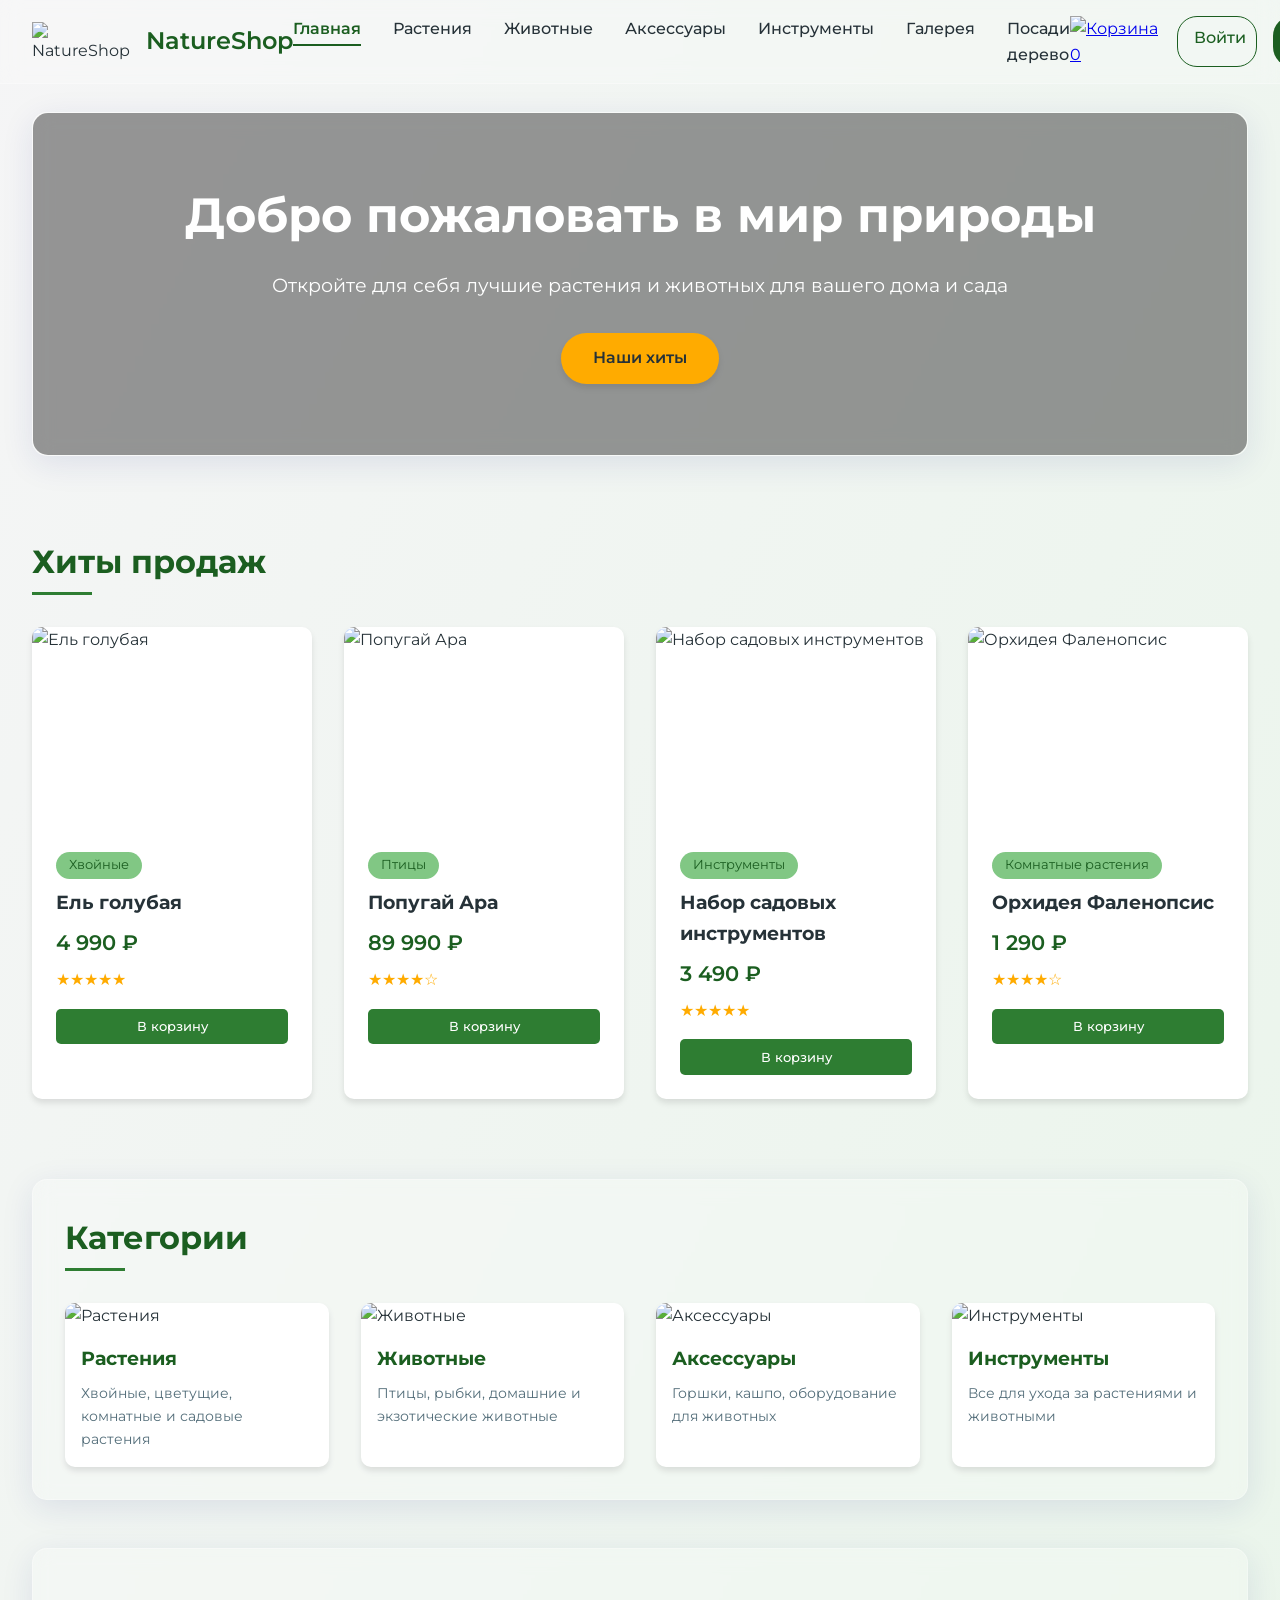
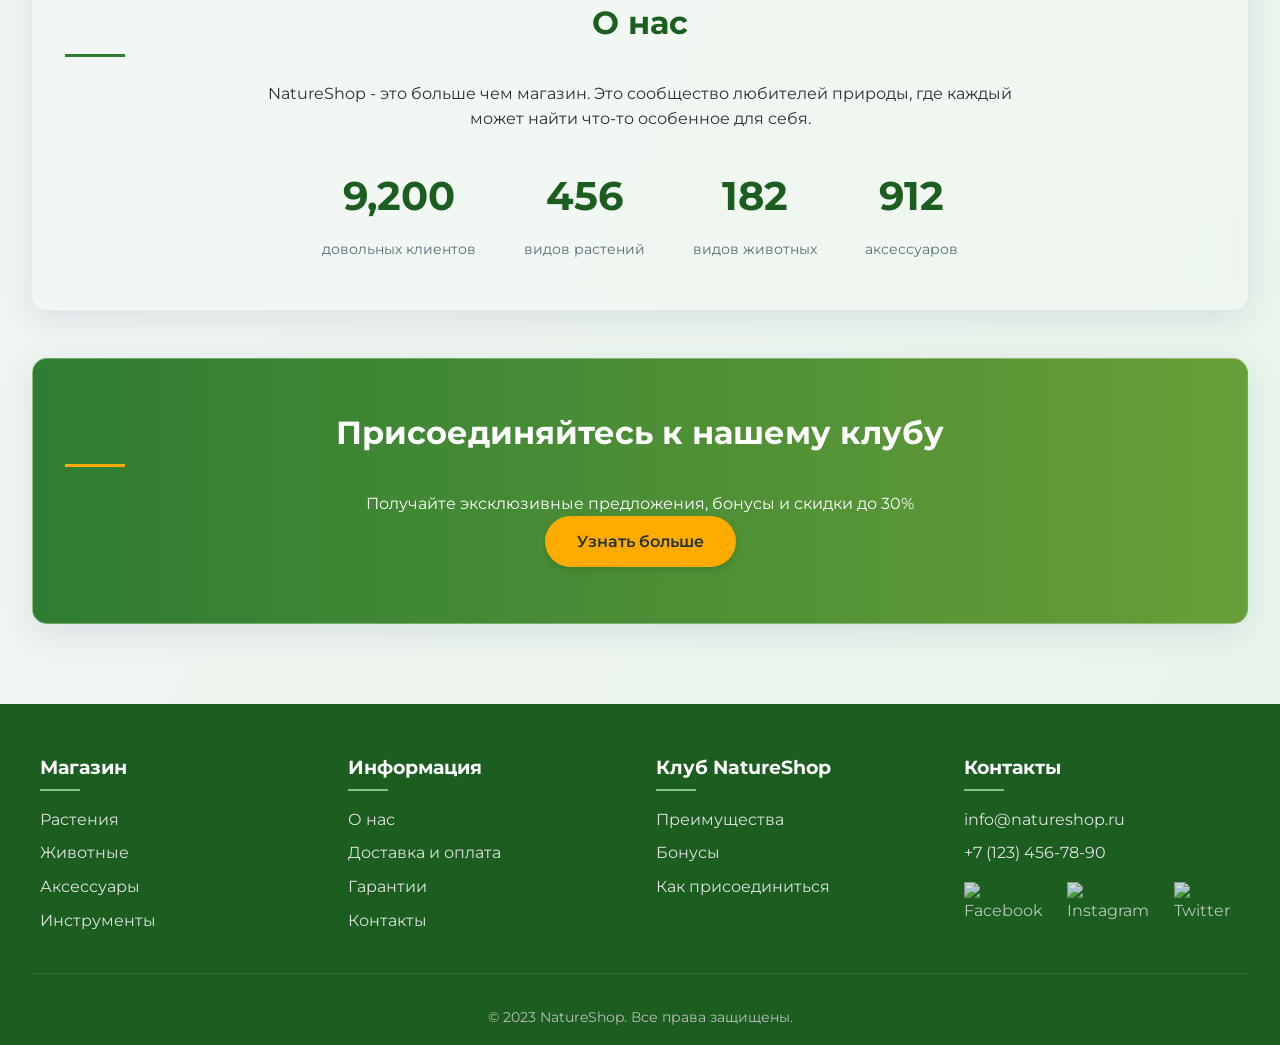
==== index.html @ d35a6605 "Add files via upload" ====
<!DOCTYPE html>
<html lang="ru">
<head>
    <meta charset="UTF-8">
    <meta name="viewport" content="width=device-width, initial-scale=1.0">
    <title>NatureShop - Магазин природы</title>
    <link rel="stylesheet" href="css/style.css">
    <link rel="stylesheet" href="css/animations.css">
    <link rel="stylesheet" href="https://fonts.googleapis.com/css2?family=Montserrat:wght@300;400;500;600&display=swap">
</head>
<body>
    <div class="background-animation">
        <div class="bird bird-1"></div>
        <div class="bird bird-2"></div>
        <div class="leaf leaf-1"></div>
        <div class="leaf leaf-2"></div>
    </div>
    
    <header class="glass-header">
        <div class="logo">
            <img src="images/logo.png" alt="NatureShop">
            <span>NatureShop</span>
        </div>
        <nav>
            <ul>
                <li><a href="index.html" class="active">Главная</a></li>
                <li><a href="products/plants.html">Растения</a></li>
                <li><a href="products/animals.html">Животные</a></li>
                <li><a href="products/accessories.html">Аксессуары</a></li>
                <li><a href="products/tools.html">Инструменты</a></li>
                <li><a href="gallery.html">Галерея</a></li>
                <li><a href="virtual-tree.html">Посади дерево</a></li>
            </ul>
        </nav>
        <div class="auth-buttons">
            <a href="auth.html" class="login-btn">Войти</a>
            <a href="auth.html?register=true" class="register-btn">Регистрация</a>
        </div>
    </header>

    <main>
        <section class="hero glass-panel">
            <h1>Добро пожаловать в мир природы</h1>
            <p>Откройте для себя лучшие растения и животных для вашего дома и сада</p>
            <a href="#featured" class="cta-button">Наши хиты</a>
        </section>

        <section id="featured" class="featured-products">
            <h2>Хиты продаж</h2>
            <div class="products-grid">
                <!-- Карточки товаров будут добавляться через JS -->
            </div>
        </section>

        <section class="categories glass-panel">
            <h2>Категории</h2>
            <div class="category-cards">
                <div class="category-card" onclick="location.href='products/plants.html'">
                    <img src="images/categories/plants.jpg" alt="Растения">
                    <h3>Растения</h3>
                    <p>Хвойные, цветущие, комнатные и садовые растения</p>
                </div>
                <div class="category-card" onclick="location.href='products/animals.html'">
                    <img src="images/categories/animals.jpg" alt="Животные">
                    <h3>Животные</h3>
                    <p>Птицы, рыбки, домашние и экзотические животные</p>
                </div>
                <div class="category-card" onclick="location.href='products/accessories.html'">
                    <img src="images/categories/accessories.jpg" alt="Аксессуары">
                    <h3>Аксессуары</h3>
                    <p>Горшки, кашпо, оборудование для животных</p>
                </div>
                <div class="category-card" onclick="location.href='products/tools.html'">
                    <img src="images/categories/tools.jpg" alt="Инструменты">
                    <h3>Инструменты</h3>
                    <p>Все для ухода за растениями и животными</p>
                </div>
            </div>
        </section>

        <section class="about glass-panel">
            <h2>О нас</h2>
            <p>NatureShop - это больше чем магазин. Это сообщество любителей природы, где каждый может найти что-то особенное для себя.</p>
            <div class="stats">
                <div class="stat-item">
                    <span class="stat-number" data-count="10000">0</span>
                    <span class="stat-label">довольных клиентов</span>
                </div>
                <div class="stat-item">
                    <span class="stat-number" data-count="500">0</span>
                    <span class="stat-label">видов растений</span>
                </div>
                <div class="stat-item">
                    <span class="stat-number" data-count="200">0</span>
                    <span class="stat-label">видов животных</span>
                </div>
                <div class="stat-item">
                    <span class="stat-number" data-count="1000">0</span>
                    <span class="stat-label">аксессуаров</span>
                </div>
            </div>
        </section>

        <section class="club-promo glass-panel">
            <h2>Присоединяйтесь к нашему клубу</h2>
            <p>Получайте эксклюзивные предложения, бонусы и скидки до 30%</p>
            <a href="club.html" class="cta-button">Узнать больше</a>
        </section>
    </main>

    <footer>
        <div class="footer-content">
            <div class="footer-section">
                <h3>Магазин</h3>
                <ul>
                    <li><a href="products/plants.html">Растения</a></li>
                    <li><a href="products/animals.html">Животные</a></li>
                    <li><a href="products/accessories.html">Аксессуары</a></li>
                    <li><a href="products/tools.html">Инструменты</a></li>
                </ul>
            </div>
            <div class="footer-section">
                <h3>Информация</h3>
                <ul>
                    <li><a href="#">О нас</a></li>
                    <li><a href="#">Доставка и оплата</a></li>
                    <li><a href="#">Гарантии</a></li>
                    <li><a href="#">Контакты</a></li>
                </ul>
            </div>
            <div class="footer-section">
                <h3>Клуб NatureShop</h3>
                <ul>
                    <li><a href="club.html">Преимущества</a></li>
                    <li><a href="club.html">Бонусы</a></li>
                    <li><a href="club.html">Как присоединиться</a></li>
                </ul>
            </div>
            <div class="footer-section">
                <h3>Контакты</h3>
                <p>info@natureshop.ru</p>
                <p>+7 (123) 456-78-90</p>
                <div class="social-icons">
                    <a href="#"><img src="images/social/facebook.png" alt="Facebook"></a>
                    <a href="#"><img src="images/social/instagram.png" alt="Instagram"></a>
                    <a href="#"><img src="images/social/twitter.png" alt="Twitter"></a>
                </div>
            </div>
        </div>
        <div class="footer-bottom">
            <p>&copy; 2023 NatureShop. Все права защищены.</p>
        </div>
    </footer>

    <script src="js/main.js"></script>
    <script src="js/animations.js"></script>
</body>
</html>
---- css/style.css ----
:root {
    --primary-color: #2e7d32;
    --primary-dark: #1b5e20;
    --primary-light: #81c784;
    --secondary-color: #689f38;
    --accent-color: #ffab00;
    --text-primary: #263238;
    --text-secondary: #546e7a;
    --background: #f5f5f6;
    --glass-color: rgba(255, 255, 255, 0.2);
    --glass-border: rgba(255, 255, 255, 0.3);
}

* {
    margin: 0;
    padding: 0;
    box-sizing: border-box;
    font-family: 'Montserrat', sans-serif;
}

body {
    background-color: var(--background);
    color: var(--text-primary);
    line-height: 1.6;
    overflow-x: hidden;
    background-image: linear-gradient(to bottom right, #f5f5f6, #e8f5e9);
}

.background-animation {
    position: fixed;
    top: 0;
    left: 0;
    width: 100%;
    height: 100%;
    z-index: -1;
    overflow: hidden;
}

.glass-header {
    background: var(--glass-color);
    backdrop-filter: blur(10px);
    -webkit-backdrop-filter: blur(10px);
    border-bottom: 1px solid var(--glass-border);
    padding: 1rem 2rem;
    display: flex;
    justify-content: space-between;
    align-items: center;
    position: fixed;
    width: 100%;
    top: 0;
    z-index: 1000;
}

.logo {
    display: flex;
    align-items: center;
    gap: 1rem;
}

.logo img {
    height: 40px;
}

.logo span {
    font-size: 1.5rem;
    font-weight: 600;
    color: var(--primary-dark);
}

nav ul {
    display: flex;
    list-style: none;
    gap: 2rem;
}

nav a {
    text-decoration: none;
    color: var(--text-primary);
    font-weight: 500;
    transition: color 0.3s;
    position: relative;
    padding: 0.5rem 0;
}

nav a:hover {
    color: var(--primary-color);
}

nav a.active {
    color: var(--primary-dark);
    font-weight: 600;
}

nav a.active::after {
    content: '';
    position: absolute;
    bottom: 0;
    left: 0;
    width: 100%;
    height: 2px;
    background-color: var(--primary-dark);
}

.auth-buttons {
    display: flex;
    gap: 1rem;
}

.login-btn, .register-btn {
    padding: 0.5rem 1rem;
    border-radius: 20px;
    text-decoration: none;
    font-weight: 500;
    transition: all 0.3s;
}

.login-btn {
    color: var(--primary-dark);
    border: 1px solid var(--primary-dark);
}

.login-btn:hover {
    background-color: var(--primary-dark);
    color: white;
}

.register-btn {
    background-color: var(--primary-dark);
    color: white;
}

.register-btn:hover {
    background-color: var(--primary-color);
}

.glass-panel {
    background: var(--glass-color);
    backdrop-filter: blur(10px);
    -webkit-backdrop-filter: blur(10px);
    border: 1px solid var(--glass-border);
    border-radius: 15px;
    padding: 2rem;
    box-shadow: 0 8px 32px 0 rgba(31, 38, 135, 0.1);
}

main {
    margin-top: 80px;
    padding: 2rem;
}

.hero {
    text-align: center;
    padding: 4rem 2rem;
    margin-bottom: 3rem;
    background-image: url('../images/hero-bg.jpg');
    background-size: cover;
    background-position: center;
    color: white;
    position: relative;
}

.hero::before {
    content: '';
    position: absolute;
    top: 0;
    left: 0;
    width: 100%;
    height: 100%;
    background: rgba(0, 0, 0, 0.4);
    border-radius: 15px;
    z-index: -1;
}

.hero h1 {
    font-size: 3rem;
    margin-bottom: 1rem;
    position: relative;
}

.hero p {
    font-size: 1.2rem;
    margin-bottom: 2rem;
    position: relative;
}

.cta-button {
    display: inline-block;
    padding: 0.8rem 2rem;
    background-color: var(--accent-color);
    color: var(--text-primary);
    text-decoration: none;
    border-radius: 30px;
    font-weight: 600;
    transition: all 0.3s;
    box-shadow: 0 4px 6px rgba(0, 0, 0, 0.1);
}

.cta-button:hover {
    transform: translateY(-3px);
    box-shadow: 0 6px 12px rgba(0, 0, 0, 0.15);
    background-color: #ffb300;
}

section {
    margin-bottom: 3rem;
}

h2 {
    font-size: 2rem;
    margin-bottom: 1.5rem;
    color: var(--primary-dark);
    position: relative;
    padding-bottom: 0.5rem;
}

h2::after {
    content: '';
    position: absolute;
    bottom: 0;
    left: 0;
    width: 60px;
    height: 3px;
    background-color: var(--primary-color);
}

.featured-products {
    padding: 2rem 0;
}

.products-grid {
    display: grid;
    grid-template-columns: repeat(auto-fill, minmax(280px, 1fr));
    gap: 2rem;
    margin-top: 2rem;
}

.product-card {
    background-color: white;
    border-radius: 10px;
    overflow: hidden;
    box-shadow: 0 4px 6px rgba(0, 0, 0, 0.1);
    transition: transform 0.3s, box-shadow 0.3s;
    position: relative;
}

.product-card:hover {
    transform: translateY(-5px);
    box-shadow: 0 10px 20px rgba(0, 0, 0, 0.15);
}

.product-image {
    height: 200px;
    overflow: hidden;
}

.product-image img {
    width: 100%;
    height: 100%;
    object-fit: cover;
    transition: transform 0.5s;
}

.product-card:hover .product-image img {
    transform: scale(1.05);
}

.product-info {
    padding: 1.5rem;
}

.product-title {
    font-size: 1.2rem;
    margin-bottom: 0.5rem;
    color: var(--text-primary);
}

.product-category {
    display: inline-block;
    background-color: var(--primary-light);
    color: var(--primary-dark);
    padding: 0.2rem 0.8rem;
    border-radius: 20px;
    font-size: 0.8rem;
    margin-bottom: 0.5rem;
}

.product-price {
    font-size: 1.3rem;
    font-weight: 600;
    color: var(--primary-dark);
    margin: 0.5rem 0;
}

.product-rating {
    color: var(--accent-color);
    margin-bottom: 1rem;
}

.add-to-cart {
    display: block;
    width: 100%;
    padding: 0.6rem;
    background-color: var(--primary-color);
    color: white;
    border: none;
    border-radius: 5px;
    font-weight: 500;
    cursor: pointer;
    transition: background-color 0.3s;
}

.add-to-cart:hover {
    background-color: var(--primary-dark);
}

.category-cards {
    display: grid;
    grid-template-columns: repeat(auto-fill, minmax(250px, 1fr));
    gap: 2rem;
    margin-top: 2rem;
}

.category-card {
    background-color: white;
    border-radius: 10px;
    overflow: hidden;
    box-shadow: 0 4px 6px rgba(0, 0, 0, 0.1);
    transition: transform 0.3s;
    cursor: pointer;
}

.category-card:hover {
    transform: translateY(-5px);
}

.category-card img {
    width: 100%;
    height: 180px;
    object-fit: cover;
}

.category-card h3 {
    padding: 1rem 1rem 0.5rem;
    color: var(--primary-dark);
}

.category-card p {
    padding: 0 1rem 1rem;
    color: var(--text-secondary);
    font-size: 0.9rem;
}

.about {
    text-align: center;
    padding: 3rem 2rem;
}

.about p {
    max-width: 800px;
    margin: 0 auto 2rem;
}

.stats {
    display: flex;
    justify-content: center;
    flex-wrap: wrap;
    gap: 3rem;
    margin-top: 2rem;
}

.stat-item {
    text-align: center;
}

.stat-number {
    font-size: 2.5rem;
    font-weight: 700;
    color: var(--primary-dark);
    display: block;
    margin-bottom: 0.5rem;
}

.stat-label {
    color: var(--text-secondary);
    font-size: 0.9rem;
}

.club-promo {
    text-align: center;
    padding: 3rem 2rem;
    background-image: linear-gradient(to right, var(--primary-color), var(--secondary-color));
    color: white;
}

.club-promo h2 {
    color: white;
}

.club-promo h2::after {
    background-color: var(--accent-color);
}

footer {
    background-color: var(--primary-dark);
    color: white;
    padding: 3rem 2rem 1rem;
}

.footer-content {
    display: grid;
    grid-template-columns: repeat(auto-fit, minmax(200px, 1fr));
    gap: 2rem;
    max-width: 1200px;
    margin: 0 auto;
}

.footer-section h3 {
    font-size: 1.2rem;
    margin-bottom: 1rem;
    position: relative;
    padding-bottom: 0.5rem;
}

.footer-section h3::after {
    content: '';
    position: absolute;
    bottom: 0;
    left: 0;
    width: 40px;
    height: 2px;
    background-color: var(--primary-light);
}

.footer-section ul {
    list-style: none;
}

.footer-section li {
    margin-bottom: 0.5rem;
}

.footer-section a {
    color: #e0e0e0;
    text-decoration: none;
    transition: color 0.3s;
}

.footer-section a:hover {
    color: white;
}

.footer-section p {
    margin-bottom: 0.5rem;
    color: #e0e0e0;
}

.social-icons {
    display: flex;
    gap: 1rem;
    margin-top: 1rem;
}

.social-icons img {
    width: 30px;
    height: 30px;
    opacity: 0.8;
    transition: opacity 0.3s;
}

.social-icons img:hover {
    opacity: 1;
}

.footer-bottom {
    text-align: center;
    padding-top: 2rem;
    margin-top: 2rem;
    border-top: 1px solid rgba(255, 255, 255, 0.1);
    color: #bdbdbd;
    font-size: 0.9rem;
}

/* Адаптивные стили */
@media (max-width: 1024px) {
    nav ul {
        gap: 1.5rem;
    }
}

@media (max-width: 768px) {
    .glass-header {
        flex-direction: column;
        padding: 1rem;
        position: relative;
    }
    
    nav {
        margin: 1rem 0;
    }
    
    nav ul {
        flex-wrap: wrap;
        justify-content: center;
    }
    
    .auth-buttons {
        margin-top: 1rem;
    }
    
    main {
        margin-top: 0;
    }
    
    .hero h1 {
        font-size: 2rem;
    }
    
    .stats {
        gap: 2rem;
    }
}

@media (max-width: 480px) {
    .hero {
        padding: 3rem 1rem;
    }
    
    .hero h1 {
        font-size: 1.8rem;
    }
    
    .hero p {
        font-size: 1rem;
    }
    
    .cta-button {
        padding: 0.6rem 1.5rem;
    }
    
    .products-grid, .category-cards {
        grid-template-columns: 1fr;
    }
    
    .stats {
        flex-direction: column;
        gap: 1.5rem;
    }
    
    .footer-content {
        grid-template-columns: 1fr;
    }
}
---- css/animations.css ----
/* Анимация птиц */
.bird {
    position: absolute;
    background-image: url('../images/bird.png');
    background-size: contain;
    background-repeat: no-repeat;
    width: 50px;
    height: 30px;
    opacity: 0.7;
    z-index: -1;
    animation: fly linear infinite;
}

.bird-1 {
    top: 15%;
    left: -50px;
    width: 60px;
    height: 40px;
    animation-duration: 25s;
    animation-delay: 0s;
}

.bird-2 {
    top: 25%;
    left: -50px;
    width: 40px;
    height: 25px;
    animation-duration: 20s;
    animation-delay: 5s;
}

@keyframes fly {
    0% {
        transform: translateX(-100px) translateY(0) scaleX(1);
    }
    50% {
        transform: translateX(calc(100vw + 100px)) translateY(-50px) scaleX(1);
    }
    51% {
        transform: translateX(calc(100vw + 100px)) translateY(-50px) scaleX(-1);
    }
    100% {
        transform: translateX(-100px) translateY(0) scaleX(-1);
    }
}

/* Анимация листьев */
.leaf {
    position: absolute;
    background-image: url('../images/leaf.png');
    background-size: contain;
    background-repeat: no-repeat;
    width: 30px;
    height: 30px;
    opacity: 0.6;
    z-index: -1;
    animation: fall linear infinite;
}

.leaf-1 {
    top: -30px;
    left: 20%;
    width: 25px;
    height: 25px;
    animation-duration: 15s;
    animation-delay: 0s;
}

.leaf-2 {
    top: -30px;
    left: 70%;
    width: 35px;
    height: 35px;
    animation-duration: 20s;
    animation-delay: 7s;
}

@keyframes fall {
    0% {
        transform: translateY(-100px) rotate(0deg);
        opacity: 0;
    }
    10% {
        opacity: 0.6;
    }
    90% {
        opacity: 0.6;
    }
    100% {
        transform: translateY(100vh) rotate(360deg);
        opacity: 0;
    }
}

/* Анимация появления элементов */
@keyframes fadeIn {
    from {
        opacity: 0;
        transform: translateY(20px);
    }
    to {
        opacity: 1;
        transform: translateY(0);
    }
}

.hero, .featured-products, .categories, .about, .club-promo {
    animation: fadeIn 1s ease-out forwards;
}

.featured-products {
    animation-delay: 0.2s;
}

.categories {
    animation-delay: 0.4s;
}

.about {
    animation-delay: 0.6s;
}

.club-promo {
    animation-delay: 0.8s;
}

/* Анимация кнопок */
.cta-button, .add-to-cart, .login-btn, .register-btn {
    transition: all 0.3s ease;
    position: relative;
    overflow: hidden;
}

.cta-button::after, .add-to-cart::after, .login-btn::after, .register-btn::after {
    content: '';
    position: absolute;
    top: 50%;
    left: 50%;
    width: 5px;
    height: 5px;
    background: rgba(255, 255, 255, 0.5);
    opacity: 0;
    border-radius: 100%;
    transform: scale(1, 1) translate(-50%);
    transform-origin: 50% 50%;
}

.cta-button:focus:not(:active)::after, 
.add-to-cart:focus:not(:active)::after,
.login-btn:focus:not(:active)::after,
.register-btn:focus:not(:active)::after {
    animation: ripple 1s ease-out;
}

@keyframes ripple {
    0% {
        transform: scale(0, 0);
        opacity: 0.5;
    }
    100% {
        transform: scale(20, 20);
        opacity: 0;
    }
}

/* Анимация чисел в статистике */
@keyframes countUp {
    from {
        opacity: 0;
        transform: translateY(20px);
    }
    to {
        opacity: 1;
        transform: translateY(0);
    }
}

.stat-number {
    animation: countUp 0.5s ease-out forwards;
    opacity: 0;
}

.stat-number:nth-child(1) {
    animation-delay: 0.1s;
}

.stat-number:nth-child(2) {
    animation-delay: 0.3s;
}

.stat-number:nth-child(3) {
    animation-delay: 0.5s;
}

.stat-number:nth-child(4) {
    animation-delay: 0.7s;
}

/* Анимация загрузки */
.loading-spinner {
    display: inline-block;
    width: 40px;
    height: 40px;
    border: 4px solid rgba(0, 0, 0, 0.1);
    border-radius: 50%;
    border-top-color: var(--primary-color);
    animation: spin 1s ease-in-out infinite;
    margin: 20px auto;
}

@keyframes spin {
    to {
        transform: rotate(360deg);
    }
}

/* Парящие карточки */
@keyframes float {
    0% {
        transform: translateY(0);
    }
    50% {
        transform: translateY(-10px);
    }
    100% {
        transform: translateY(0);
    }
}

.featured-products .product-card:nth-child(1) {
    animation: float 6s ease-in-out infinite;
}

.featured-products .product-card:nth-child(2) {
    animation: float 5s ease-in-out infinite 1s;
}

.featured-products .product-card:nth-child(3) {
    animation: float 7s ease-in-out infinite 0.5s;
}

.featured-products .product-card:nth-child(4) {
    animation: float 6.5s ease-in-out infinite 1.5s;
}
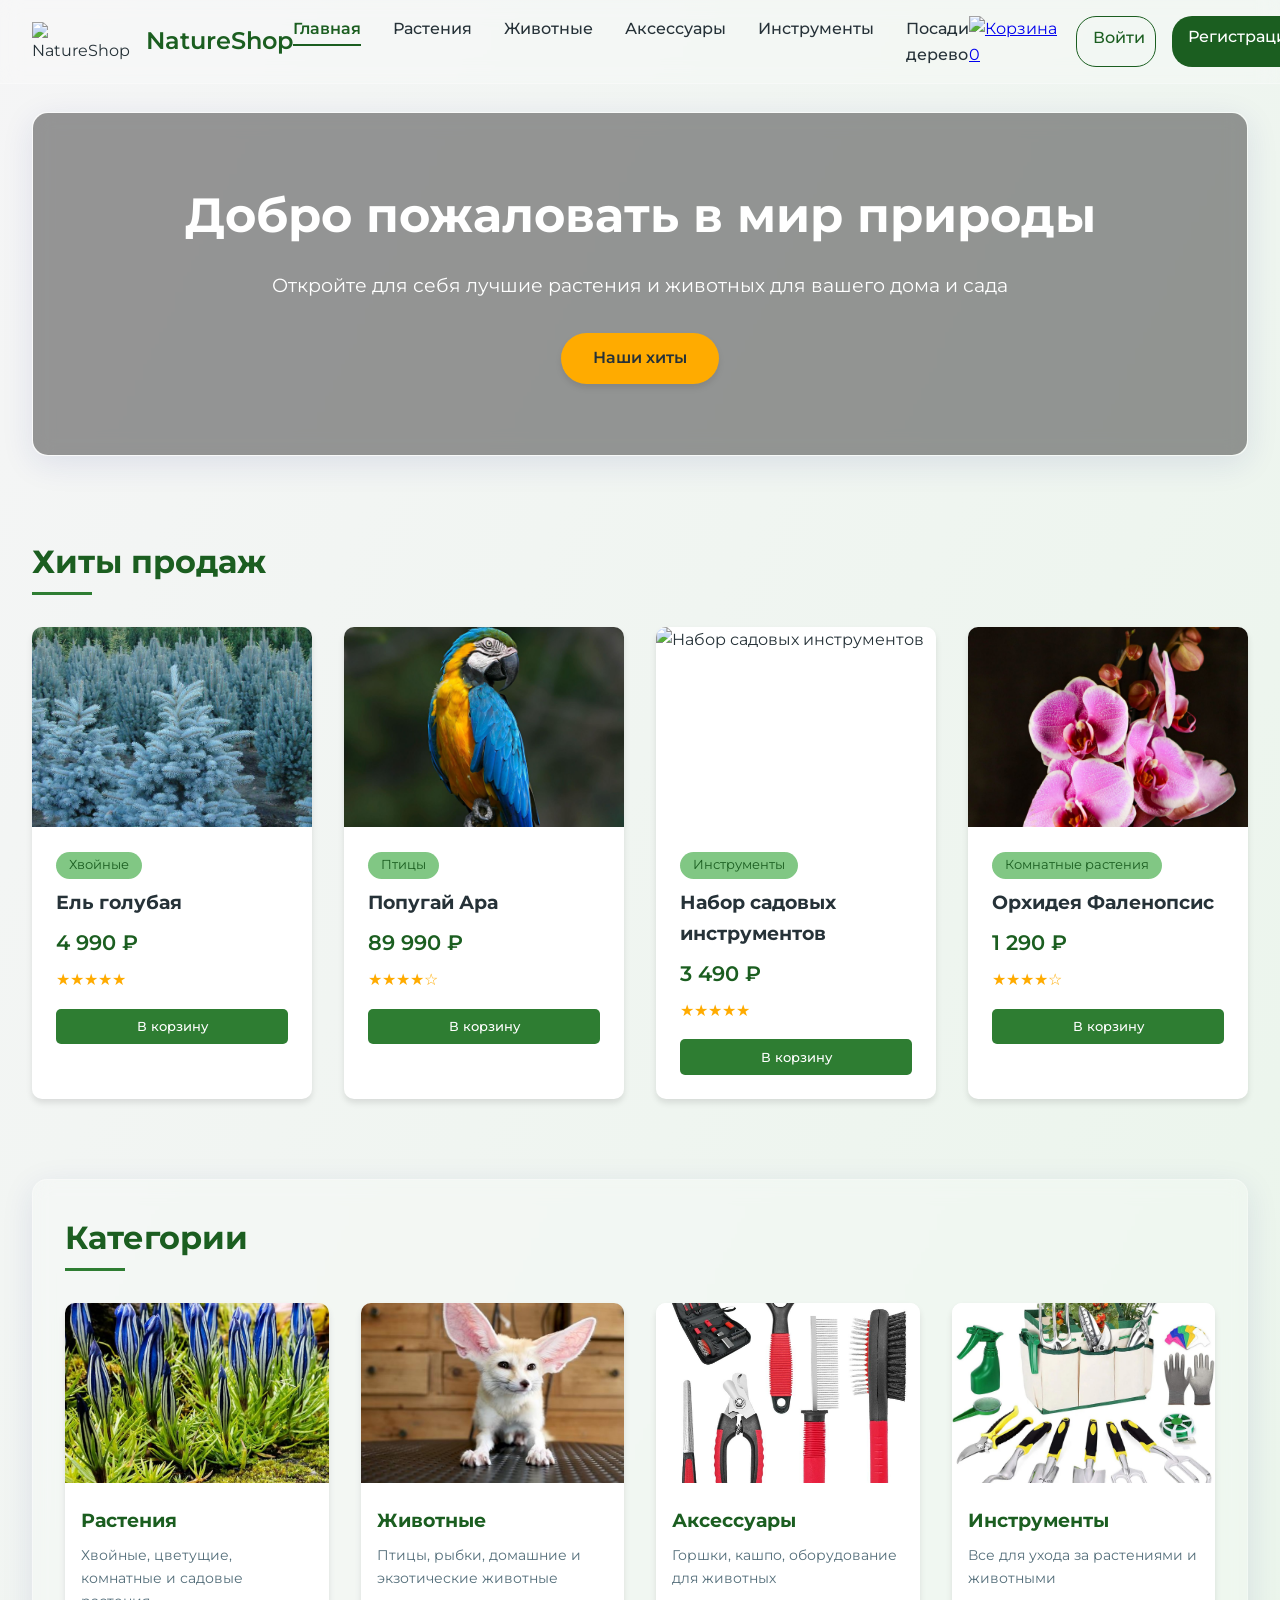
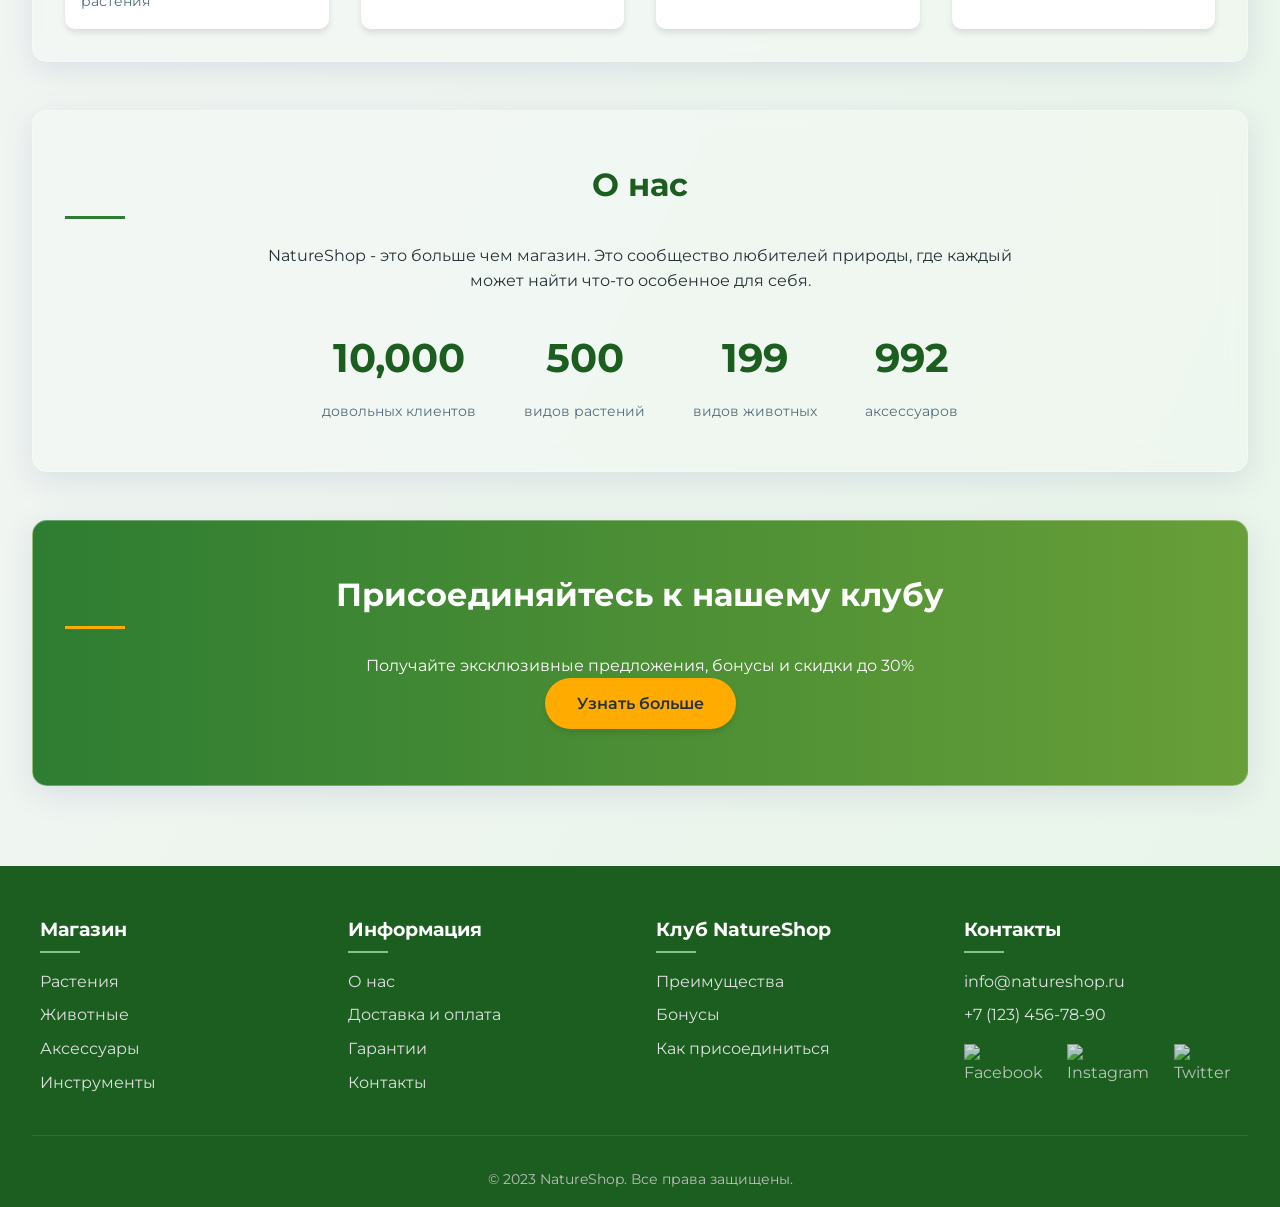
==== commit 4f0a5433: "Add files via upload" ====
--- a/index.html
+++ b/index.html
@@ -24,11 +24,10 @@
         <nav>
             <ul>
                 <li><a href="index.html" class="active">Главная</a></li>
-                <li><a href="products/plants.html">Растения</a></li>
-                <li><a href="products/animals.html">Животные</a></li>
-                <li><a href="products/accessories.html">Аксессуары</a></li>
-                <li><a href="products/tools.html">Инструменты</a></li>
-                <li><a href="gallery.html">Галерея</a></li>
+                <li><a href="gallery.html?category=plants">Растения</a></li>
+                <li><a href="gallery.html?category=animals">Животные</a></li>
+                <li><a href="gallery.html?category=accessories">Аксессуары</a></li>
+                <li><a href="gallery.html?category=tools">Инструменты</a></li>
                 <li><a href="virtual-tree.html">Посади дерево</a></li>
             </ul>
         </nav>
@@ -39,10 +38,12 @@
     </header>
 
     <main>
-        <section class="hero glass-panel">
-            <h1>Добро пожаловать в мир природы</h1>
-            <p>Откройте для себя лучшие растения и животных для вашего дома и сада</p>
-            <a href="#featured" class="cta-button">Наши хиты</a>
+        <section class="hero glass-panel" style="background-image: url('images/hero-bg.jpg')">
+            <div class="hero-content">
+                <h1>Добро пожаловать в мир природы</h1>
+                <p>Откройте для себя лучшие растения и животных для вашего дома и сада</p>
+                <a href="#featured" class="cta-button">Наши хиты</a>
+            </div>
         </section>
 
         <section id="featured" class="featured-products">
@@ -55,23 +56,23 @@
         <section class="categories glass-panel">
             <h2>Категории</h2>
             <div class="category-cards">
-                <div class="category-card" onclick="location.href='products/plants.html'">
-                    <img src="images/categories/plants.jpg" alt="Растения">
+                <div class="category-card" onclick="location.href='gallery.html?category=plants'">
+                    <img src="image/горечавка.jpg" alt="Растения">
                     <h3>Растения</h3>
                     <p>Хвойные, цветущие, комнатные и садовые растения</p>
                 </div>
-                <div class="category-card" onclick="location.href='products/animals.html'">
-                    <img src="images/categories/animals.jpg" alt="Животные">
+                <div class="category-card" onclick="location.href='gallery.html?category=animals'">
+                    <img src="image\фенек.avif" alt="Животные">
                     <h3>Животные</h3>
                     <p>Птицы, рыбки, домашние и экзотические животные</p>
                 </div>
-                <div class="category-card" onclick="location.href='products/accessories.html'">
-                    <img src="images/categories/accessories.jpg" alt="Аксессуары">
+                <div class="category-card" onclick="location.href='gallery.html?category=accessories'">
+                    <img src="image\животное.jpeg" alt="Аксессуары">
                     <h3>Аксессуары</h3>
                     <p>Горшки, кашпо, оборудование для животных</p>
                 </div>
-                <div class="category-card" onclick="location.href='products/tools.html'">
-                    <img src="images/categories/tools.jpg" alt="Инструменты">
+                <div class="category-card" onclick="location.href='gallery.html?category=tools'">
+                    <img src="image\инструменты.jpg" alt="Инструменты">
                     <h3>Инструменты</h3>
                     <p>Все для ухода за растениями и животными</p>
                 </div>
@@ -113,10 +114,10 @@
             <div class="footer-section">
                 <h3>Магазин</h3>
                 <ul>
-                    <li><a href="products/plants.html">Растения</a></li>
-                    <li><a href="products/animals.html">Животные</a></li>
-                    <li><a href="products/accessories.html">Аксессуары</a></li>
-                    <li><a href="products/tools.html">Инструменты</a></li>
+                    <li><a href="gallery.html?category=plants">Растения</a></li>
+                    <li><a href="gallery.html?category=animals">Животные</a></li>
+                    <li><a href="gallery.html?category=accessories">Аксессуары</a></li>
+                    <li><a href="gallery.html?category=tools">Инструменты</a></li>
                 </ul>
             </div>
             <div class="footer-section">
--- a/css/style.css
+++ b/css/style.css
@@ -550,3 +550,153 @@
         grid-template-columns: 1fr;
     }
 }
+/* Добавьте эти стили в конец файла */
+
+/* Уведомления */
+.cart-notification, .tree-notification {
+    position: fixed;
+    bottom: 20px;
+    left: 50%;
+    transform: translateX(-50%);
+    background-color: var(--primary-dark);
+    color: white;
+    padding: 1rem 2rem;
+    border-radius: 5px;
+    box-shadow: 0 4px 6px rgba(0, 0, 0, 0.1);
+    opacity: 0;
+    transition: opacity 0.3s;
+    z-index: 1000;
+}
+
+.cart-notification.show, .tree-notification.show {
+    opacity: 1;
+}
+
+/* Адаптация для мобильных устройств */
+@media (max-width: 768px) {
+    .glass-header {
+        flex-direction: column;
+        padding: 1rem;
+    }
+    
+    nav ul {
+        flex-direction: column;
+        align-items: center;
+        gap: 0.5rem;
+        margin: 1rem 0;
+    }
+    
+    .auth-buttons {
+        margin-top: 1rem;
+    }
+    
+    .hero {
+        padding: 3rem 1rem;
+    }
+    
+    .hero h1 {
+        font-size: 2rem;
+    }
+    
+    .hero p {
+        font-size: 1rem;
+    }
+    
+    .category-cards {
+        grid-template-columns: 1fr;
+    }
+    
+    .stats {
+        grid-template-columns: 1fr 1fr;
+    }
+    
+    /* Галерея */
+    .gallery-item-info {
+        padding: 0.5rem;
+    }
+    
+    .gallery-item h3 {
+        font-size: 0.9rem;
+    }
+    
+    .gallery-item-price {
+        font-size: 0.8rem;
+        padding: 0.2rem 0.5rem;
+    }
+    
+    /* Виртуальное дерево */
+    .tree-selection {
+        grid-template-columns: 1fr;
+    }
+    
+    .tree-controls {
+        flex-wrap: wrap;
+    }
+    
+    .tree-btn {
+        flex: 1 0 40%;
+        margin: 0.2rem;
+    }
+}
+
+@media (max-width: 480px) {
+    .hero h1 {
+        font-size: 1.8rem;
+    }
+    
+    .hero p {
+        font-size: 0.9rem;
+    }
+    
+    .cta-button {
+        padding: 0.6rem 1.5rem;
+    }
+    
+    .stats {
+        grid-template-columns: 1fr;
+    }
+    
+    .footer-content {
+        grid-template-columns: 1fr;
+    }
+}
+
+/* Особые стили для iOS */
+@supports (-webkit-touch-callout: none) {
+    .glass-header, .glass-panel {
+        -webkit-backdrop-filter: blur(10px);
+        backdrop-filter: blur(10px);
+    }
+}
+
+/* Особые стили для Firefox */
+@-moz-document url-prefix() {
+    .glass-header, .glass-panel {
+        background-color: rgba(255, 255, 255, 0.9);
+    }
+}
+
+/* Герой с фоновым изображением */
+.hero {
+    position: relative;
+    background-size: cover;
+    background-position: center;
+    color: white;
+}
+
+.hero::before {
+    content: '';
+    position: absolute;
+    top: 0;
+    left: 0;
+    width: 100%;
+    height: 100%;
+    background: rgba(0, 0, 0, 0.4);
+    z-index: 0;
+    border-radius: 15px;
+}
+
+.hero-content {
+    position: relative;
+    z-index: 1;
+}
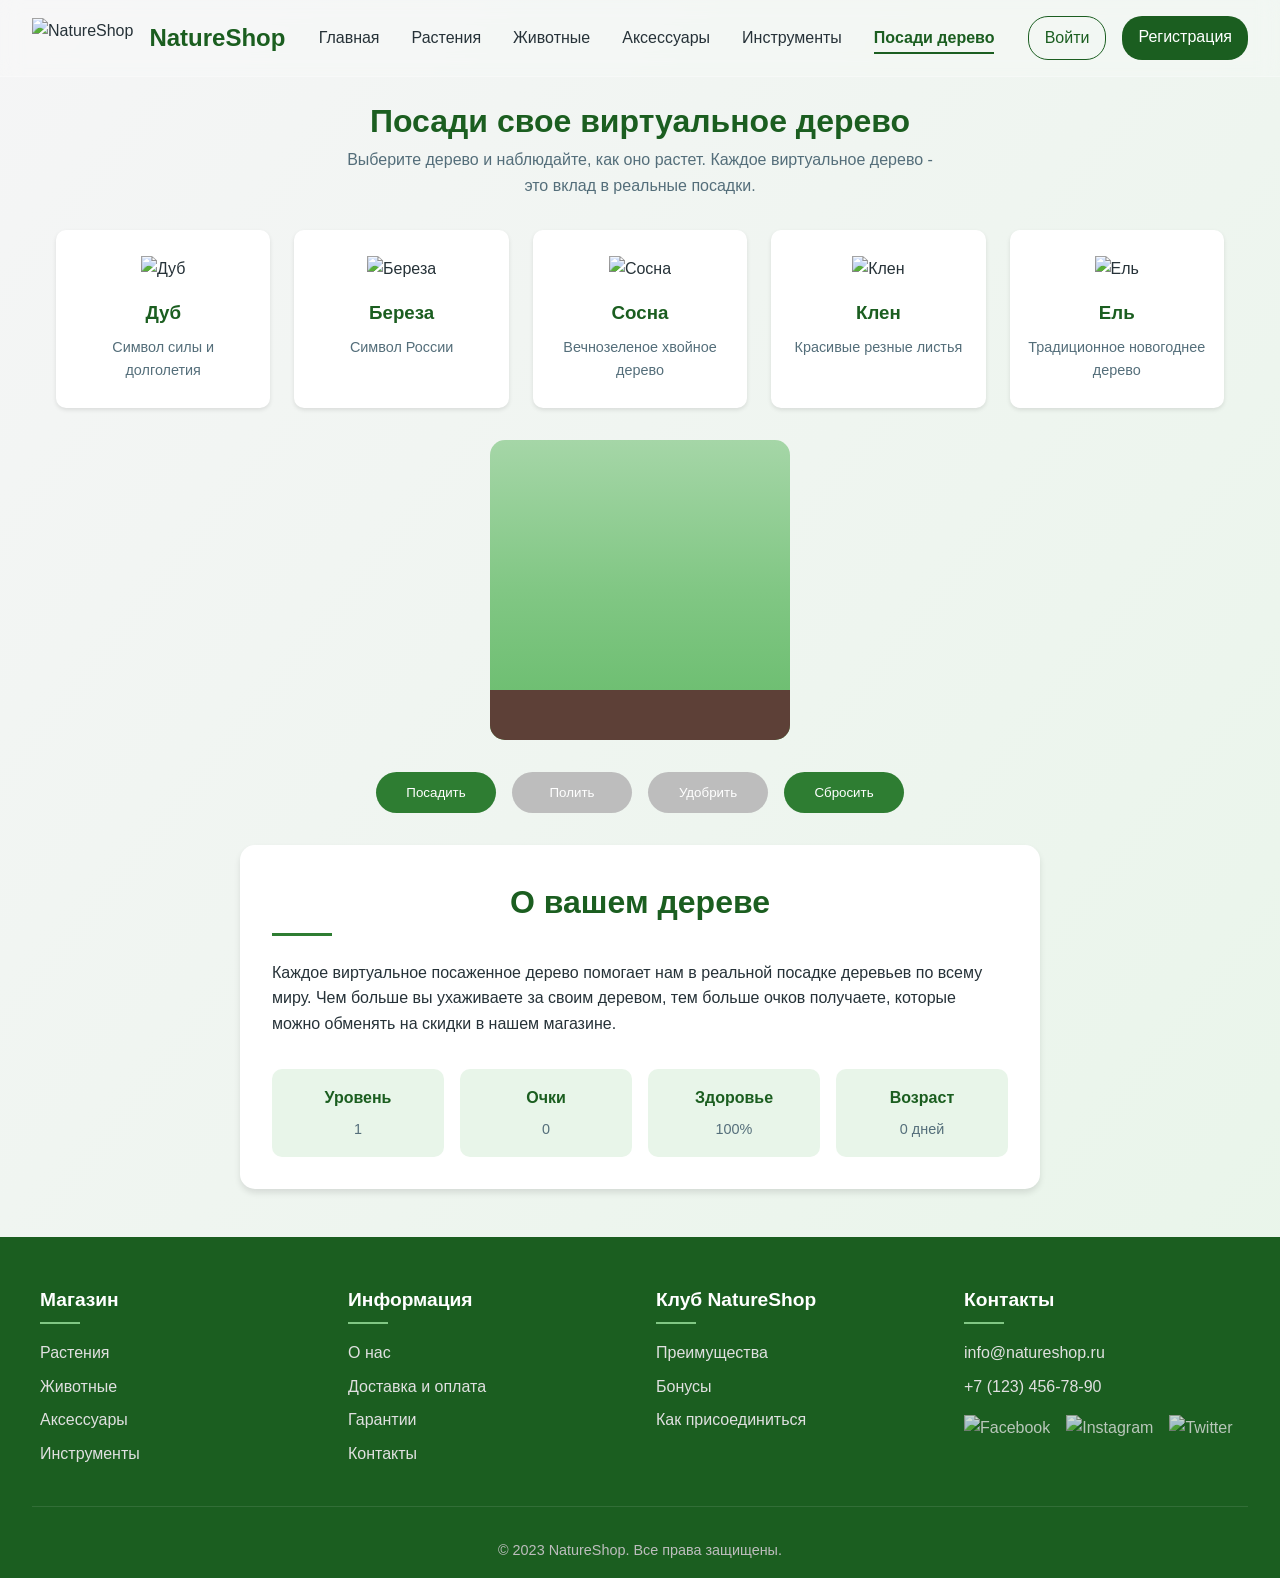
==== commit 0cffc3eb: "Update index.html" ====
--- a/index.html
+++ b/index.html
@@ -3,110 +3,337 @@
 <head>
     <meta charset="UTF-8">
     <meta name="viewport" content="width=device-width, initial-scale=1.0">
-    <title>NatureShop - Магазин природы</title>
-    <link rel="stylesheet" href="css/style.css">
-    <link rel="stylesheet" href="css/animations.css">
-    <link rel="stylesheet" href="https://fonts.googleapis.com/css2?family=Montserrat:wght@300;400;500;600&display=swap">
+    <title>NatureShop - Посади дерево</title>
+    <link rel="stylesheet" href="../css/style.css">
+    <link rel="stylesheet" href="../css/animations.css">
+    <style>
+        .tree-container {
+            padding: 1rem;
+            margin-top: 80px;
+            max-width: 1200px;
+            margin-left: auto;
+            margin-right: auto;
+        }
+        
+        .tree-header {
+            text-align: center;
+            margin-bottom: 2rem;
+        }
+        
+        .tree-header h1 {
+            font-size: 2rem;
+            color: var(--primary-dark);
+        }
+        
+        .tree-header p {
+            color: var(--text-secondary);
+            max-width: 600px;
+            margin: 0 auto;
+        }
+        
+        .tree-selection {
+            display: grid;
+            grid-template-columns: repeat(auto-fill, minmax(200px, 1fr));
+            gap: 1.5rem;
+            margin-bottom: 2rem;
+        }
+        
+        .tree-option {
+            background-color: white;
+            border-radius: 10px;
+            padding: 1.5rem 1rem;
+            text-align: center;
+            cursor: pointer;
+            transition: all 0.3s;
+            border: 2px solid transparent;
+            box-shadow: 0 2px 4px rgba(0, 0, 0, 0.1);
+        }
+        
+        .tree-option:hover {
+            transform: translateY(-5px);
+            box-shadow: 0 5px 15px rgba(0, 0, 0, 0.1);
+        }
+        
+        .tree-option.selected {
+            border-color: var(--primary-color);
+            background-color: #e8f5e9;
+        }
+        
+        .tree-option img {
+            width: 100%;
+            height: 120px;
+            object-fit: contain;
+            margin-bottom: 1rem;
+        }
+        
+        .tree-option h3 {
+            color: var(--primary-dark);
+            margin-bottom: 0.5rem;
+        }
+        
+        .tree-option p {
+            color: var(--text-secondary);
+            font-size: 0.9rem;
+        }
+        
+        .tree-display-container {
+            display: flex;
+            justify-content: center;
+            margin: 2rem 0;
+        }
+        
+        .tree-display {
+            width: 100%;
+            max-width: 300px;
+            height: 300px;
+            background-color: #f5f5f6;
+            border-radius: 15px;
+            position: relative;
+            overflow: hidden;
+            display: flex;
+            justify-content: center;
+            align-items: flex-end;
+            background-image: linear-gradient(to bottom, #a5d6a7, #81c784, #66bb6a);
+        }
+        
+        #tree-svg {
+            width: 150px;
+            height: 250px;
+            transition: all 0.5s ease;
+        }
+        
+        .tree-ground {
+            position: absolute;
+            bottom: 0;
+            width: 100%;
+            height: 50px;
+            background-color: #5d4037;
+        }
+        
+        .tree-controls {
+            display: flex;
+            flex-wrap: wrap;
+            gap: 1rem;
+            justify-content: center;
+            margin-bottom: 2rem;
+        }
+        
+        .tree-btn {
+            padding: 0.8rem 1.5rem;
+            background-color: var(--primary-color);
+            color: white;
+            border: none;
+            border-radius: 30px;
+            font-weight: 500;
+            cursor: pointer;
+            transition: background-color 0.3s;
+            min-width: 120px;
+        }
+        
+        .tree-btn:hover {
+            background-color: var(--primary-dark);
+        }
+        
+        .tree-btn:disabled {
+            background-color: #bdbdbd;
+            cursor: not-allowed;
+        }
+        
+        .tree-info {
+            background-color: white;
+            border-radius: 15px;
+            padding: 2rem;
+            margin: 2rem auto;
+            max-width: 800px;
+            box-shadow: 0 4px 6px rgba(0, 0, 0, 0.1);
+        }
+        
+        .tree-info h2 {
+            color: var(--primary-dark);
+            margin-bottom: 1.5rem;
+            text-align: center;
+        }
+        
+        .tree-info p {
+            margin-bottom: 1rem;
+            line-height: 1.6;
+        }
+        
+        .tree-stats {
+            display: grid;
+            grid-template-columns: repeat(auto-fill, minmax(150px, 1fr));
+            gap: 1rem;
+            margin-top: 2rem;
+        }
+        
+        .tree-stat {
+            text-align: center;
+            padding: 1rem;
+            background-color: #e8f5e9;
+            border-radius: 10px;
+        }
+        
+        .tree-stat h4 {
+            color: var(--primary-dark);
+            margin-bottom: 0.5rem;
+        }
+        
+        .tree-stat p {
+            color: var(--text-secondary);
+            font-size: 0.9rem;
+            margin: 0;
+        }
+        
+        @media (max-width: 768px) {
+            .tree-selection {
+                grid-template-columns: repeat(auto-fill, minmax(150px, 1fr));
+            }
+            
+            .tree-option img {
+                height: 100px;
+            }
+            
+            .tree-display {
+                height: 250px;
+            }
+            
+            #tree-svg {
+                width: 120px;
+                height: 200px;
+            }
+            
+            .tree-controls {
+                gap: 0.5rem;
+            }
+            
+            .tree-btn {
+                padding: 0.6rem 1rem;
+                min-width: 100px;
+                font-size: 0.9rem;
+            }
+        }
+        
+        @media (max-width: 480px) {
+            .tree-container {
+                padding: 0.5rem;
+            }
+            
+            .tree-header h1 {
+                font-size: 1.8rem;
+            }
+            
+            .tree-selection {
+                grid-template-columns: 1fr 1fr;
+            }
+            
+            .tree-stats {
+                grid-template-columns: 1fr 1fr;
+            }
+        }
+    </style>
 </head>
 <body>
     <div class="background-animation">
-        <div class="bird bird-1"></div>
-        <div class="bird bird-2"></div>
-        <div class="leaf leaf-1"></div>
-        <div class="leaf leaf-2"></div>
+        <div class="bird bird-3"></div>
+        <div class="leaf leaf-3"></div>
     </div>
     
     <header class="glass-header">
         <div class="logo">
-            <img src="images/logo.png" alt="NatureShop">
+            <img src="../images/logo.png" alt="NatureShop">
             <span>NatureShop</span>
         </div>
         <nav>
             <ul>
-                <li><a href="index.html" class="active">Главная</a></li>
-                <li><a href="gallery.html?category=plants">Растения</a></li>
-                <li><a href="gallery.html?category=animals">Животные</a></li>
-                <li><a href="gallery.html?category=accessories">Аксессуары</a></li>
-                <li><a href="gallery.html?category=tools">Инструменты</a></li>
-                <li><a href="virtual-tree.html">Посади дерево</a></li>
+                <li><a href="../index.html">Главная</a></li>
+                <li><a href="../gallery.html?category=plants">Растения</a></li>
+                <li><a href="../gallery.html?category=animals">Животные</a></li>
+                <li><a href="../gallery.html?category=accessories">Аксессуары</a></li>
+                <li><a href="../gallery.html?category=tools">Инструменты</a></li>
+                <li><a href="virtual-tree.html" class="active">Посади дерево</a></li>
             </ul>
         </nav>
         <div class="auth-buttons">
-            <a href="auth.html" class="login-btn">Войти</a>
-            <a href="auth.html?register=true" class="register-btn">Регистрация</a>
+            <a href="../auth.html" class="login-btn">Войти</a>
+            <a href="../auth.html?register=true" class="register-btn">Регистрация</a>
         </div>
     </header>
 
-    <main>
-        <section class="hero glass-panel" style="background-image: url('images/hero-bg.jpg')">
-            <div class="hero-content">
-                <h1>Добро пожаловать в мир природы</h1>
-                <p>Откройте для себя лучшие растения и животных для вашего дома и сада</p>
-                <a href="#featured" class="cta-button">Наши хиты</a>
-            </div>
-        </section>
-
-        <section id="featured" class="featured-products">
-            <h2>Хиты продаж</h2>
-            <div class="products-grid">
-                <!-- Карточки товаров будут добавляться через JS -->
-            </div>
-        </section>
-
-        <section class="categories glass-panel">
-            <h2>Категории</h2>
-            <div class="category-cards">
-                <div class="category-card" onclick="location.href='gallery.html?category=plants'">
-                    <img src="image/горечавка.jpg" alt="Растения">
-                    <h3>Растения</h3>
-                    <p>Хвойные, цветущие, комнатные и садовые растения</p>
-                </div>
-                <div class="category-card" onclick="location.href='gallery.html?category=animals'">
-                    <img src="image\фенек.avif" alt="Животные">
-                    <h3>Животные</h3>
-                    <p>Птицы, рыбки, домашние и экзотические животные</p>
-                </div>
-                <div class="category-card" onclick="location.href='gallery.html?category=accessories'">
-                    <img src="image\животное.jpeg" alt="Аксессуары">
-                    <h3>Аксессуары</h3>
-                    <p>Горшки, кашпо, оборудование для животных</p>
-                </div>
-                <div class="category-card" onclick="location.href='gallery.html?category=tools'">
-                    <img src="image\инструменты.jpg" alt="Инструменты">
-                    <h3>Инструменты</h3>
-                    <p>Все для ухода за растениями и животными</p>
-                </div>
-            </div>
-        </section>
-
-        <section class="about glass-panel">
-            <h2>О нас</h2>
-            <p>NatureShop - это больше чем магазин. Это сообщество любителей природы, где каждый может найти что-то особенное для себя.</p>
-            <div class="stats">
-                <div class="stat-item">
-                    <span class="stat-number" data-count="10000">0</span>
-                    <span class="stat-label">довольных клиентов</span>
-                </div>
-                <div class="stat-item">
-                    <span class="stat-number" data-count="500">0</span>
-                    <span class="stat-label">видов растений</span>
-                </div>
-                <div class="stat-item">
-                    <span class="stat-number" data-count="200">0</span>
-                    <span class="stat-label">видов животных</span>
-                </div>
-                <div class="stat-item">
-                    <span class="stat-number" data-count="1000">0</span>
-                    <span class="stat-label">аксессуаров</span>
-                </div>
-            </div>
-        </section>
-
-        <section class="club-promo glass-panel">
-            <h2>Присоединяйтесь к нашему клубу</h2>
-            <p>Получайте эксклюзивные предложения, бонусы и скидки до 30%</p>
-            <a href="club.html" class="cta-button">Узнать больше</a>
-        </section>
+    <main class="tree-container">
+        <div class="tree-header">
+            <h1>Посади свое виртуальное дерево</h1>
+            <p>Выберите дерево и наблюдайте, как оно растет. Каждое виртуальное дерево - это вклад в реальные посадки.</p>
+        </div>
+        
+        <div class="tree-selection">
+            <div class="tree-option" data-tree="oak">
+                <img src="../images/trees/oak.png" alt="Дуб">
+                <h3>Дуб</h3>
+                <p>Символ силы и долголетия</p>
+            </div>
+            <div class="tree-option" data-tree="birch">
+                <img src="../images/trees/birch.png" alt="Береза">
+                <h3>Береза</h3>
+                <p>Символ России</p>
+            </div>
+            <div class="tree-option" data-tree="pine">
+                <img src="../images/trees/pine.png" alt="Сосна">
+                <h3>Сосна</h3>
+                <p>Вечнозеленое хвойное дерево</p>
+            </div>
+            <div class="tree-option" data-tree="maple">
+                <img src="../images/trees/maple.png" alt="Клен">
+                <h3>Клен</h3>
+                <p>Красивые резные листья</p>
+            </div>
+            <div class="tree-option" data-tree="spruce">
+                <img src="../images/trees/spruce.png" alt="Ель">
+                <h3>Ель</h3>
+                <p>Традиционное новогоднее дерево</p>
+            </div>
+        </div>
+        
+        <div class="tree-display-container">
+            <div class="tree-display">
+                <div class="tree-ground"></div>
+                <svg id="tree-svg" viewBox="0 0 100 200" xmlns="http://www.w3.org/2000/svg">
+                    <!-- Дерево будет отрисовано здесь -->
+                </svg>
+            </div>
+        </div>
+        
+        <div class="tree-controls">
+            <button class="tree-btn" id="plant-btn">Посадить</button>
+            <button class="tree-btn" id="grow-btn" disabled>Полить</button>
+            <button class="tree-btn" id="fertilize-btn" disabled>Удобрить</button>
+            <button class="tree-btn" id="reset-btn">Сбросить</button>
+        </div>
+        
+        <div class="tree-info">
+            <h2>О вашем дереве</h2>
+            <p>Каждое виртуальное посаженное дерево помогает нам в реальной посадке деревьев по всему миру. 
+               Чем больше вы ухаживаете за своим деревом, тем больше очков получаете, которые можно обменять 
+               на скидки в нашем магазине.</p>
+            
+            <div class="tree-stats">
+                <div class="tree-stat">
+                    <h4>Уровень</h4>
+                    <p id="tree-level">1</p>
+                </div>
+                <div class="tree-stat">
+                    <h4>Очки</h4>
+                    <p id="tree-points">0</p>
+                </div>
+                <div class="tree-stat">
+                    <h4>Здоровье</h4>
+                    <p id="tree-health">100%</p>
+                </div>
+                <div class="tree-stat">
+                    <h4>Возраст</h4>
+                    <p id="tree-age">0 дней</p>
+                </div>
+            </div>
+        </div>
     </main>
 
     <footer>
@@ -114,10 +341,10 @@
             <div class="footer-section">
                 <h3>Магазин</h3>
                 <ul>
-                    <li><a href="gallery.html?category=plants">Растения</a></li>
-                    <li><a href="gallery.html?category=animals">Животные</a></li>
-                    <li><a href="gallery.html?category=accessories">Аксессуары</a></li>
-                    <li><a href="gallery.html?category=tools">Инструменты</a></li>
+                    <li><a href="../gallery.html?category=plants">Растения</a></li>
+                    <li><a href="../gallery.html?category=animals">Животные</a></li>
+                    <li><a href="../gallery.html?category=accessories">Аксессуары</a></li>
+                    <li><a href="../gallery.html?category=tools">Инструменты</a></li>
                 </ul>
             </div>
             <div class="footer-section">
@@ -132,9 +359,9 @@
             <div class="footer-section">
                 <h3>Клуб NatureShop</h3>
                 <ul>
-                    <li><a href="club.html">Преимущества</a></li>
-                    <li><a href="club.html">Бонусы</a></li>
-                    <li><a href="club.html">Как присоединиться</a></li>
+                    <li><a href="../club.html">Преимущества</a></li>
+                    <li><a href="../club.html">Бонусы</a></li>
+                    <li><a href="../club.html">Как присоединиться</a></li>
                 </ul>
             </div>
             <div class="footer-section">
@@ -142,9 +369,9 @@
                 <p>info@natureshop.ru</p>
                 <p>+7 (123) 456-78-90</p>
                 <div class="social-icons">
-                    <a href="#"><img src="images/social/facebook.png" alt="Facebook"></a>
-                    <a href="#"><img src="images/social/instagram.png" alt="Instagram"></a>
-                    <a href="#"><img src="images/social/twitter.png" alt="Twitter"></a>
+                    <a href="#"><img src="../images/social/facebook.png" alt="Facebook"></a>
+                    <a href="#"><img src="../images/social/instagram.png" alt="Instagram"></a>
+                    <a href="#"><img src="../images/social/twitter.png" alt="Twitter"></a>
                 </div>
             </div>
         </div>
@@ -153,7 +380,6 @@
         </div>
     </footer>
 
-    <script src="js/main.js"></script>
-    <script src="js/animations.js"></script>
+    <script src="js\virtual-tree.js"></script>
 </body>
-</html>+</html>
--- a/css/style.css
+++ b/css/style.css
@@ -699,4 +699,53 @@
 .hero-content {
     position: relative;
     z-index: 1;
+}
+/* Мобильная галерея */
+@media (max-width: 768px) {
+    .gallery-item-info {
+        transform: none !important;
+        padding: 0.5rem !important;
+        background: linear-gradient(to top, rgba(0,0,0,0.8), transparent) !important;
+    }
+    
+    .gallery-item h3 {
+        font-size: 1rem !important;
+    }
+    
+    .gallery-item p {
+        display: block !important;
+        font-size: 0.8rem !important;
+    }
+    
+    /* Виртуальное дерево */
+    .tree-option {
+        padding: 1rem 0.5rem !important;
+    }
+    
+    .tree-option h3 {
+        font-size: 1rem !important;
+    }
+    
+    .tree-option p {
+        font-size: 0.8rem !important;
+    }
+    
+    .tree-controls {
+        gap: 0.5rem !important;
+    }
+    
+    .tree-btn {
+        padding: 0.6rem !important;
+        font-size: 0.9rem !important;
+    }
+}
+
+/* Уведомления для мобильных */
+.tree-notification, .cart-notification {
+    width: 90% !important;
+    left: 5% !important;
+    transform: none !important;
+    text-align: center;
+    padding: 1rem !important;
+    font-size: 0.9rem;
 }
